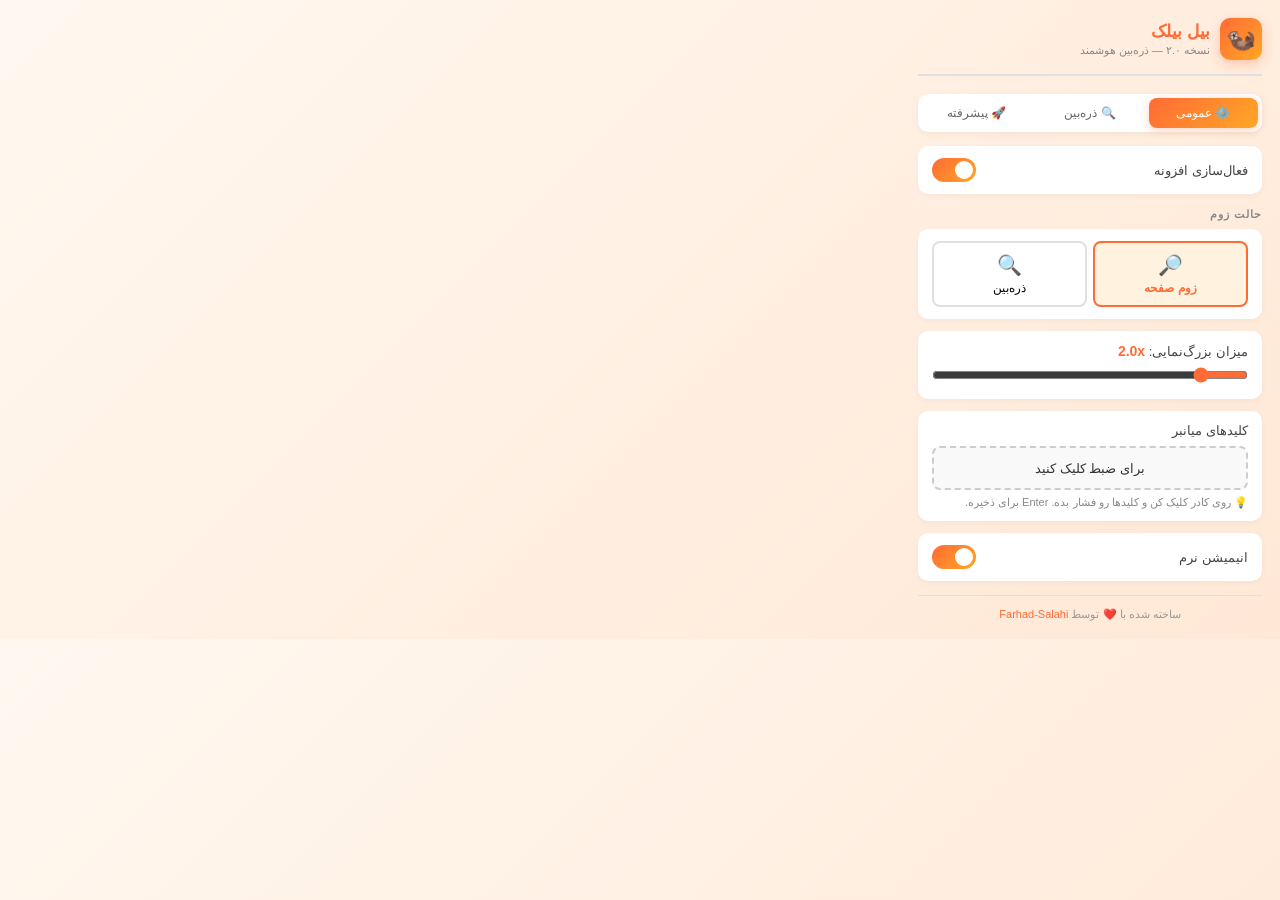
==== popup.html @ 215ac13e "نسخه 2" ====
<!DOCTYPE html>
<html dir="rtl" lang="fa">
<head>
  <meta charset="UTF-8">
  <style>
    * { box-sizing: border-box; margin: 0; padding: 0; }
    body {
      width: 380px;
      padding: 18px;
      font-family: Tahoma, -apple-system, sans-serif;
      background: linear-gradient(135deg, #fff8f0 0%, #ffe8d6 100%);
      color: #333;
    }
    .header {
      display: flex;
      align-items: center;
      gap: 10px;
      margin-bottom: 18px;
      padding-bottom: 14px;
      border-bottom: 2px solid #e0e0e0;
    }
    .logo {
      width: 42px;
      height: 42px;
      background: linear-gradient(135deg, #ff6b35 0%, #ffa726 100%);
      border-radius: 10px;
      display: flex;
      align-items: center;
      justify-content: center;
      font-size: 24px;
      box-shadow: 0 4px 12px rgba(255, 107, 53, 0.3);
    }
    .title-block h1 {
      font-size: 17px;
      color: #ff6b35;
      margin-bottom: 2px;
    }
    .title-block .version {
      font-size: 11px;
      color: #888;
    }
    .tabs {
      display: flex;
      gap: 4px;
      margin-bottom: 14px;
      background: white;
      padding: 4px;
      border-radius: 10px;
      box-shadow: 0 2px 6px rgba(0,0,0,0.05);
    }
    .tab {
      flex: 1;
      padding: 8px;
      text-align: center;
      cursor: pointer;
      border-radius: 8px;
      font-size: 12px;
      font-weight: 500;
      color: #666;
      transition: all 0.2s;
    }
    .tab.active {
      background: linear-gradient(135deg, #ff6b35 0%, #ffa726 100%);
      color: white;
      box-shadow: 0 2px 8px rgba(255, 107, 53, 0.3);
    }
    .tab-content { display: none; }
    .tab-content.active { display: block; }
    .setting {
      margin-bottom: 12px;
      background: white;
      padding: 12px 14px;
      border-radius: 10px;
      box-shadow: 0 2px 6px rgba(0,0,0,0.04);
    }
    label {
      display: block;
      margin-bottom: 8px;
      font-weight: 500;
      font-size: 13px;
      color: #444;
    }
    .mode-selector {
      display: flex;
      gap: 6px;
    }
    .mode-btn {
      flex: 1;
      padding: 10px;
      border: 2px solid #e0e0e0;
      background: white;
      border-radius: 8px;
      cursor: pointer;
      text-align: center;
      font-size: 12px;
      font-family: inherit;
      transition: all 0.2s;
    }
    .mode-btn.active {
      border-color: #ff6b35;
      background: #fff3e0;
      color: #ff6b35;
      font-weight: 600;
    }
    .mode-btn .icon { font-size: 20px; display: block; margin-bottom: 4px; }
    input[type="range"] {
      width: 100%;
      accent-color: #ff6b35;
    }
    input[type="number"], select {
      width: 100%;
      padding: 7px 10px;
      border: 1px solid #ddd;
      border-radius: 6px;
      font-size: 13px;
      font-family: inherit;
    }
    input[type="color"] {
      width: 50px;
      height: 32px;
      border: 1px solid #ddd;
      border-radius: 6px;
      cursor: pointer;
    }
    .shortcut-box {
      padding: 12px;
      border: 2px dashed #ccc;
      border-radius: 8px;
      text-align: center;
      cursor: pointer;
      background: #f9f9f9;
      font-size: 13px;
      min-height: 44px;
      display: flex;
      align-items: center;
      justify-content: center;
      gap: 6px;
      flex-wrap: wrap;
      transition: all 0.2s;
    }
    .shortcut-box:hover { border-color: #ff6b35; }
    .shortcut-box.recording {
      border-color: #ff6b35;
      background: #fff3e0;
      animation: pulse 1.5s infinite;
    }
    @keyframes pulse {
      0%, 100% { box-shadow: 0 0 0 0 rgba(255, 107, 53, 0.3); }
      50% { box-shadow: 0 0 0 6px rgba(255, 107, 53, 0); }
    }
    .key-badge {
      background: linear-gradient(135deg, #ff6b35 0%, #ffa726 100%);
      color: white;
      border-radius: 5px;
      padding: 4px 10px;
      font-family: monospace;
      font-size: 12px;
      font-weight: 600;
    }
    .checkbox-row {
      display: flex;
      align-items: center;
      justify-content: space-between;
    }
    .checkbox-row label { margin: 0; }
    .switch {
      position: relative;
      width: 44px;
      height: 24px;
      flex-shrink: 0;
    }
    .switch input { opacity: 0; width: 0; height: 0; }
    .slider {
      position: absolute;
      cursor: pointer;
      inset: 0;
      background: #ccc;
      border-radius: 24px;
      transition: 0.2s;
    }
    .slider:before {
      content: "";
      position: absolute;
      height: 18px;
      width: 18px;
      left: 3px;
      bottom: 3px;
      background: white;
      border-radius: 50%;
      transition: 0.2s;
    }
    input:checked + .slider { background: linear-gradient(135deg, #ff6b35 0%, #ffa726 100%); }
    input:checked + .slider:before { transform: translateX(20px); }
    .hint {
      font-size: 11px;
      color: #888;
      margin-top: 6px;
    }
    .zoom-value {
      color: #ff6b35;
      font-weight: 700;
      font-size: 14px;
    }
    .btn {
      width: 100%;
      padding: 10px;
      background: linear-gradient(135deg, #ff6b35 0%, #ffa726 100%);
      color: white;
      border: none;
      border-radius: 8px;
      cursor: pointer;
      font-size: 13px;
      font-family: inherit;
      font-weight: 500;
      transition: all 0.2s;
      margin-top: 8px;
    }
    .btn:hover { transform: translateY(-1px); box-shadow: 0 4px 12px rgba(255, 107, 53, 0.4); }
    .btn.secondary {
      background: white;
      color: #ff6b35;
      border: 1px solid #ff6b35;
    }
    .footer {
      text-align: center;
      font-size: 11px;
      color: #999;
      margin-top: 14px;
      padding-top: 12px;
      border-top: 1px solid #e0e0e0;
    }
    .footer a { color: #ff6b35; text-decoration: none; }
    .section-title {
      font-size: 11px;
      color: #888;
      text-transform: uppercase;
      letter-spacing: 1px;
      margin: 14px 0 8px 0;
      font-weight: 600;
    }
    .grid-2 {
      display: grid;
      grid-template-columns: 1fr 1fr;
      gap: 8px;
    }
  </style>
</head>
<body>
  <div class="header">
    <div class="logo">🦦</div>
    <div class="title-block">
      <h1>بیل بیلک</h1>
      <div class="version">نسخه ۲.۰ — ذره‌بین هوشمند</div>
    </div>
  </div>

  <div class="tabs">
    <div class="tab active" data-tab="general">⚙️ عمومی</div>
    <div class="tab" data-tab="lens">🔍 ذره‌بین</div>
    <div class="tab" data-tab="advanced">🚀 پیشرفته</div>
  </div>

  <!-- تب عمومی -->
  <div class="tab-content active" id="tab-general">
    <div class="setting checkbox-row">
      <label>فعال‌سازی افزونه</label>
      <label class="switch">
        <input type="checkbox" id="enabled" checked>
        <span class="slider"></span>
      </label>
    </div>

    <div class="section-title">حالت زوم</div>
    <div class="setting">
      <div class="mode-selector">
        <button class="mode-btn active" data-mode="page">
          <span class="icon">🔎</span>
          زوم صفحه
        </button>
        <button class="mode-btn" data-mode="lens">
          <span class="icon">🔍</span>
          ذره‌بین
        </button>
      </div>
    </div>

    <div class="setting">
      <label>میزان بزرگ‌نمایی: <span class="zoom-value" id="zoomValue">2.0x</span></label>
      <input type="range" id="zoomLevel" min="1.1" max="8" step="0.1" value="2">
    </div>

    <div class="setting">
      <label>کلیدهای میانبر</label>
      <div class="shortcut-box" id="shortcutBox">
        <span id="shortcutDisplay">برای ضبط کلیک کنید</span>
      </div>
      <div class="hint">💡 روی کادر کلیک کن و کلیدها رو فشار بده. Enter برای ذخیره.</div>
    </div>

    <div class="setting checkbox-row">
      <label>انیمیشن نرم</label>
      <label class="switch">
        <input type="checkbox" id="smoothTransition" checked>
        <span class="slider"></span>
      </label>
    </div>
  </div>

  <!-- تب ذره‌بین -->
  <div class="tab-content" id="tab-lens">
    <div class="setting">
      <label>شعاع ذره‌بین: <span class="zoom-value" id="lensRadiusValue">150px</span></label>
      <input type="range" id="lensRadius" min="80" max="300" step="10" value="150">
    </div>

    <div class="grid-2">
      <div class="setting">
        <label>ضخامت حاشیه</label>
        <input type="number" id="lensBorder" min="0" max="10" value="3">
      </div>
      <div class="setting">
        <label>رنگ حاشیه</label>
        <input type="color" id="lensBorderColor" value="#ff6b35">
      </div>
    </div>

    <div class="setting checkbox-row">
      <label>سایه ذره‌بین</label>
      <label class="switch">
        <input type="checkbox" id="lensShadow" checked>
        <span class="slider"></span>
      </label>
    </div>

    <div class="setting checkbox-row">
      <label>حلقه دور ماوس</label>
      <label class="switch">
        <input type="checkbox" id="showCursorRing" checked>
        <span class="slider"></span>
      </label>
    </div>

    <div class="setting checkbox-row">
      <label>حالت Focus (تار کردن اطراف)</label>
      <label class="switch">
        <input type="checkbox" id="focusMode">
        <span class="slider"></span>
      </label>
    </div>

    <div class="setting">
      <label>میزان تاری: <span class="zoom-value" id="focusBlurValue">5px</span></label>
      <input type="range" id="focusBlurAmount" min="0" max="20" step="1" value="5">
    </div>
  </div>

  <!-- تب پیشرفته -->
  <div class="tab-content" id="tab-advanced">
    <div class="setting checkbox-row">
      <label>زوم با اسکرول ماوس</label>
      <label class="switch">
        <input type="checkbox" id="scrollZoom" checked>
        <span class="slider"></span>
      </label>
    </div>

    <div class="setting">
      <label>گام تغییر زوم: <span class="zoom-value" id="scrollStepValue">0.2</span></label>
      <input type="range" id="scrollZoomStep" min="0.1" max="1" step="0.1" value="0.2">
    </div>

    <div class="setting checkbox-row">
      <label>ناوبری با کیبورد (کلیدهای جهت‌نما)</label>
      <label class="switch">
        <input type="checkbox" id="keyboardNavigation" checked>
        <span class="slider"></span>
      </label>
    </div>

    <div class="setting checkbox-row">
      <label>نمایش Mini-map</label>
      <label class="switch">
        <input type="checkbox" id="showMinimap">
        <span class="slider"></span>
      </label>
    </div>

    <div class="grid-2">
      <div class="setting">
        <label>موقعیت Mini-map</label>
        <select id="minimapPosition">
          <option value="top-left">بالا-چپ</option>
          <option value="top-right">بالا-راست</option>
          <option value="bottom-left">پایین-چپ</option>
          <option value="bottom-right" selected>پایین-راست</option>
        </select>
      </div>
      <div class="setting">
        <label>اندازه Mini-map</label>
        <input type="number" id="minimapSize" min="100" max="300" value="180">
      </div>
    </div>

    <button class="btn secondary" id="openBlacklist">🚫 مدیریت لیست سیاه سایت‌ها</button>
    <button class="btn secondary" id="resetBtn">🔄 بازنشانی به پیش‌فرض</button>
  </div>

  <div class="footer">
    ساخته شده با ❤️ توسط <a href="https://t.me/SalahiENG" id="bilbilak-link">Farhad-Salahi</a>
  </div>

  <script src="popup.js"></script>
</body>
</html>
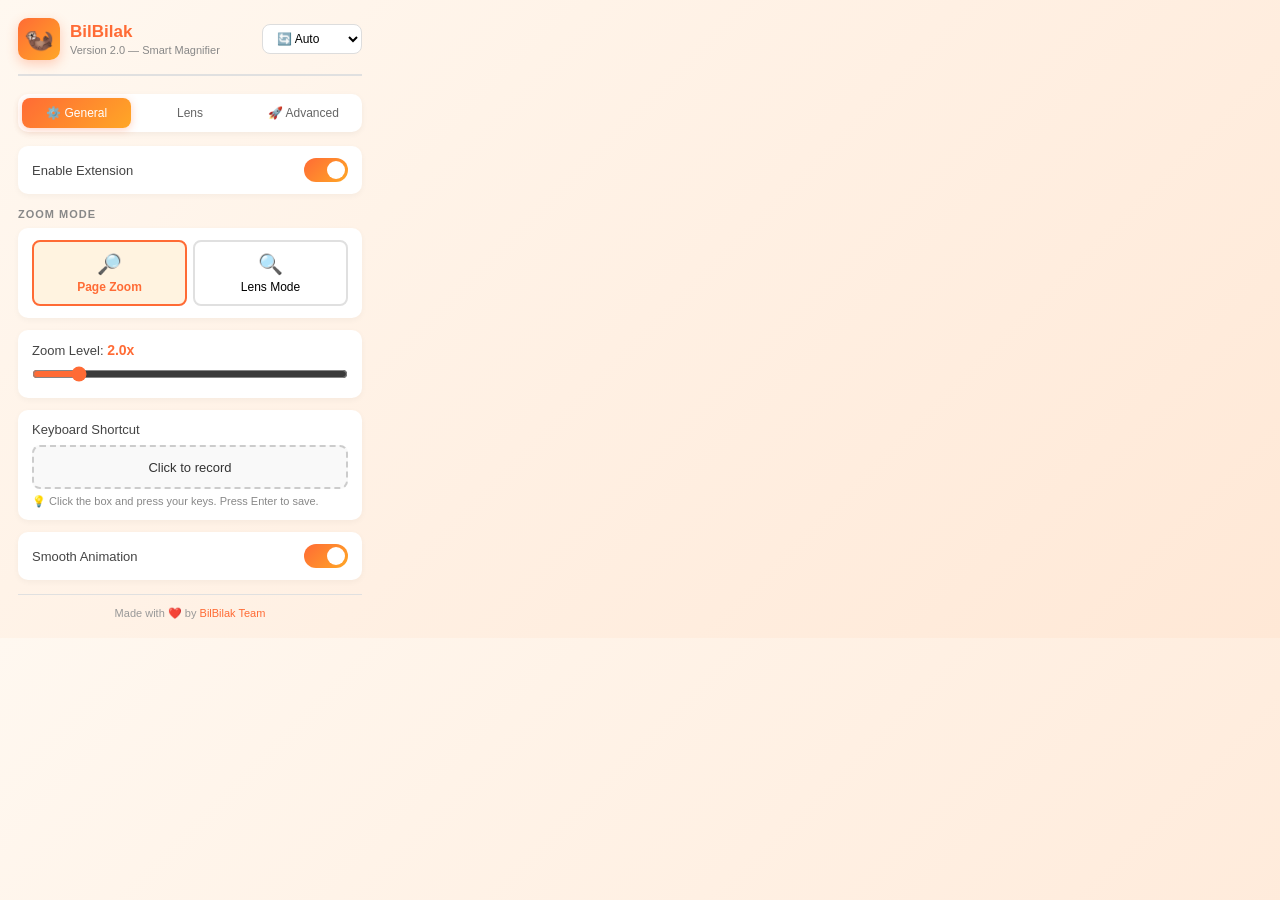
==== commit f07cf933: "ورژن دو زبانه قابلیت انتخاب زبان فارسی یا انگلیسی و یا تعیین خودکار زبان بر اساس مرورگر" ====
--- a/popup.html
+++ b/popup.html
@@ -1,5 +1,5 @@
 <!DOCTYPE html>
-<html dir="rtl" lang="fa">
+<html>
 <head>
   <meta charset="UTF-8">
   <style>
@@ -7,10 +7,15 @@
     body {
       width: 380px;
       padding: 18px;
-      font-family: Tahoma, -apple-system, sans-serif;
+      font-family: -apple-system, BlinkMacSystemFont, "Segoe UI", Roboto, sans-serif;
       background: linear-gradient(135deg, #fff8f0 0%, #ffe8d6 100%);
       color: #333;
     }
+    body[dir="rtl"] {
+      font-family: Tahoma, -apple-system, sans-serif;
+    }
+
+    /* ===== هدر ===== */
     .header {
       display: flex;
       align-items: center;
@@ -18,6 +23,7 @@
       margin-bottom: 18px;
       padding-bottom: 14px;
       border-bottom: 2px solid #e0e0e0;
+      flex-wrap: nowrap;
     }
     .logo {
       width: 42px;
@@ -29,16 +35,52 @@
       justify-content: center;
       font-size: 24px;
       box-shadow: 0 4px 12px rgba(255, 107, 53, 0.3);
+      flex-shrink: 0;
+    }
+    .title-block {
+      flex: 1;
+      min-width: 0;
+      overflow: hidden;
     }
     .title-block h1 {
       font-size: 17px;
       color: #ff6b35;
       margin-bottom: 2px;
+      white-space: nowrap;
+      overflow: hidden;
+      text-overflow: ellipsis;
     }
     .title-block .version {
       font-size: 11px;
       color: #888;
-    }
+      white-space: nowrap;
+      overflow: hidden;
+      text-overflow: ellipsis;
+    }
+    .lang-select {
+      padding: 6px 10px;
+      border: 1px solid #ddd;
+      border-radius: 8px;
+      background: white;
+      font-size: 12px;
+      font-family: inherit;
+      cursor: pointer;
+      outline: none;
+      transition: all 0.2s;
+      flex-shrink: 0;
+      width: auto;
+      min-width: 100px;
+      max-width: 140px;
+    }
+    .lang-select:hover {
+      border-color: #ff6b35;
+    }
+    .lang-select:focus {
+      border-color: #ff6b35;
+      box-shadow: 0 0 0 2px rgba(255, 107, 53, 0.2);
+    }
+
+    /* ===== تب‌ها ===== */
     .tabs {
       display: flex;
       gap: 4px;
@@ -66,6 +108,8 @@
     }
     .tab-content { display: none; }
     .tab-content.active { display: block; }
+
+    /* ===== تنظیمات ===== */
     .setting {
       margin-bottom: 12px;
       background: white;
@@ -80,10 +124,7 @@
       font-size: 13px;
       color: #444;
     }
-    .mode-selector {
-      display: flex;
-      gap: 6px;
-    }
+    .mode-selector { display: flex; gap: 6px; }
     .mode-btn {
       flex: 1;
       padding: 10px;
@@ -103,10 +144,7 @@
       font-weight: 600;
     }
     .mode-btn .icon { font-size: 20px; display: block; margin-bottom: 4px; }
-    input[type="range"] {
-      width: 100%;
-      accent-color: #ff6b35;
-    }
+    input[type="range"] { width: 100%; accent-color: #ff6b35; }
     input[type="number"], select {
       width: 100%;
       padding: 7px 10px;
@@ -191,16 +229,8 @@
     }
     input:checked + .slider { background: linear-gradient(135deg, #ff6b35 0%, #ffa726 100%); }
     input:checked + .slider:before { transform: translateX(20px); }
-    .hint {
-      font-size: 11px;
-      color: #888;
-      margin-top: 6px;
-    }
-    .zoom-value {
-      color: #ff6b35;
-      font-weight: 700;
-      font-size: 14px;
-    }
+    .hint { font-size: 11px; color: #888; margin-top: 6px; }
+    .zoom-value { color: #ff6b35; font-weight: 700; font-size: 14px; }
     .btn {
       width: 100%;
       padding: 10px;
@@ -249,56 +279,63 @@
   <div class="header">
     <div class="logo">🦦</div>
     <div class="title-block">
-      <h1>بیل بیلک</h1>
-      <div class="version">نسخه ۲.۰ — ذره‌بین هوشمند</div>
-    </div>
+      <h1 data-i18n="extensionName">BilBilak</h1>
+      <div class="version">
+        <span data-i18n="version">Version</span> 2.0 — <span data-i18n="smartMagnifier">Smart Magnifier</span>
+      </div>
+    </div>
+    <select class="lang-select" id="languageSelector" title="Language">
+      <option value="auto" data-i18n="languageAuto">🔄 Auto</option>
+      <option value="en" data-i18n="languageEn">🇬 English</option>
+      <option value="fa" data-i18n="languageFa">🇷 فارسی</option>
+    </select>
   </div>
 
   <div class="tabs">
-    <div class="tab active" data-tab="general">⚙️ عمومی</div>
-    <div class="tab" data-tab="lens">🔍 ذره‌بین</div>
-    <div class="tab" data-tab="advanced">🚀 پیشرفته</div>
-  </div>
-
-  <!-- تب عمومی -->
+    <div class="tab active" data-tab="general" data-i18n="tabGeneral">⚙️ General</div>
+    <div class="tab" data-tab="lens" data-i18n="tabLens"> Lens</div>
+    <div class="tab" data-tab="advanced" data-i18n="tabAdvanced">🚀 Advanced</div>
+  </div>
+
+  <!-- General Tab -->
   <div class="tab-content active" id="tab-general">
     <div class="setting checkbox-row">
-      <label>فعال‌سازی افزونه</label>
+      <label data-i18n="enableExtension">Enable Extension</label>
       <label class="switch">
         <input type="checkbox" id="enabled" checked>
         <span class="slider"></span>
       </label>
     </div>
 
-    <div class="section-title">حالت زوم</div>
+    <div class="section-title" data-i18n="zoomMode">Zoom Mode</div>
     <div class="setting">
       <div class="mode-selector">
         <button class="mode-btn active" data-mode="page">
           <span class="icon">🔎</span>
-          زوم صفحه
+          <span data-i18n="pageZoom">Page Zoom</span>
         </button>
         <button class="mode-btn" data-mode="lens">
           <span class="icon">🔍</span>
-          ذره‌بین
+          <span data-i18n="lensMode">Lens Mode</span>
         </button>
       </div>
     </div>
 
     <div class="setting">
-      <label>میزان بزرگ‌نمایی: <span class="zoom-value" id="zoomValue">2.0x</span></label>
+      <label><span data-i18n="zoomLevel">Zoom Level</span>: <span class="zoom-value" id="zoomValue">2.0x</span></label>
       <input type="range" id="zoomLevel" min="1.1" max="8" step="0.1" value="2">
     </div>
 
     <div class="setting">
-      <label>کلیدهای میانبر</label>
+      <label data-i18n="keyboardShortcut">Keyboard Shortcut</label>
       <div class="shortcut-box" id="shortcutBox">
-        <span id="shortcutDisplay">برای ضبط کلیک کنید</span>
-      </div>
-      <div class="hint">💡 روی کادر کلیک کن و کلیدها رو فشار بده. Enter برای ذخیره.</div>
-    </div>
-
-    <div class="setting checkbox-row">
-      <label>انیمیشن نرم</label>
+        <span id="shortcutDisplay" data-i18n="clickToRecord">Click to record</span>
+      </div>
+      <div class="hint" data-i18n="pressKeysHint">💡 Click the box and press your keys. Press Enter to save.</div>
+    </div>
+
+    <div class="setting checkbox-row">
+      <label data-i18n="smoothAnimation">Smooth Animation</label>
       <label class="switch">
         <input type="checkbox" id="smoothTransition" checked>
         <span class="slider"></span>
@@ -306,26 +343,26 @@
     </div>
   </div>
 
-  <!-- تب ذره‌بین -->
+  <!-- Lens Tab -->
   <div class="tab-content" id="tab-lens">
     <div class="setting">
-      <label>شعاع ذره‌بین: <span class="zoom-value" id="lensRadiusValue">150px</span></label>
+      <label><span data-i18n="lensRadius">Lens Radius</span>: <span class="zoom-value" id="lensRadiusValue">150px</span></label>
       <input type="range" id="lensRadius" min="80" max="300" step="10" value="150">
     </div>
 
     <div class="grid-2">
       <div class="setting">
-        <label>ضخامت حاشیه</label>
+        <label data-i18n="borderThickness">Border Thickness</label>
         <input type="number" id="lensBorder" min="0" max="10" value="3">
       </div>
       <div class="setting">
-        <label>رنگ حاشیه</label>
+        <label data-i18n="borderColor">Border Color</label>
         <input type="color" id="lensBorderColor" value="#ff6b35">
       </div>
     </div>
 
     <div class="setting checkbox-row">
-      <label>سایه ذره‌بین</label>
+      <label data-i18n="lensShadow">Lens Shadow</label>
       <label class="switch">
         <input type="checkbox" id="lensShadow" checked>
         <span class="slider"></span>
@@ -333,7 +370,7 @@
     </div>
 
     <div class="setting checkbox-row">
-      <label>حلقه دور ماوس</label>
+      <label data-i18n="cursorRing">Cursor Ring</label>
       <label class="switch">
         <input type="checkbox" id="showCursorRing" checked>
         <span class="slider"></span>
@@ -341,7 +378,7 @@
     </div>
 
     <div class="setting checkbox-row">
-      <label>حالت Focus (تار کردن اطراف)</label>
+      <label data-i18n="focusMode">Focus Mode (blur surroundings)</label>
       <label class="switch">
         <input type="checkbox" id="focusMode">
         <span class="slider"></span>
@@ -349,15 +386,15 @@
     </div>
 
     <div class="setting">
-      <label>میزان تاری: <span class="zoom-value" id="focusBlurValue">5px</span></label>
+      <label><span data-i18n="blurAmount">Blur Amount</span>: <span class="zoom-value" id="focusBlurValue">5px</span></label>
       <input type="range" id="focusBlurAmount" min="0" max="20" step="1" value="5">
     </div>
   </div>
 
-  <!-- تب پیشرفته -->
+  <!-- Advanced Tab -->
   <div class="tab-content" id="tab-advanced">
     <div class="setting checkbox-row">
-      <label>زوم با اسکرول ماوس</label>
+      <label data-i18n="scrollZoom">Zoom with Mouse Scroll</label>
       <label class="switch">
         <input type="checkbox" id="scrollZoom" checked>
         <span class="slider"></span>
@@ -365,12 +402,12 @@
     </div>
 
     <div class="setting">
-      <label>گام تغییر زوم: <span class="zoom-value" id="scrollStepValue">0.2</span></label>
+      <label><span data-i18n="zoomStep">Zoom Step</span>: <span class="zoom-value" id="scrollStepValue">0.2</span></label>
       <input type="range" id="scrollZoomStep" min="0.1" max="1" step="0.1" value="0.2">
     </div>
 
     <div class="setting checkbox-row">
-      <label>ناوبری با کیبورد (کلیدهای جهت‌نما)</label>
+      <label data-i18n="keyboardNavigation">Keyboard Navigation (Arrow Keys)</label>
       <label class="switch">
         <input type="checkbox" id="keyboardNavigation" checked>
         <span class="slider"></span>
@@ -378,7 +415,7 @@
     </div>
 
     <div class="setting checkbox-row">
-      <label>نمایش Mini-map</label>
+      <label data-i18n="showMinimap">Show Mini-map</label>
       <label class="switch">
         <input type="checkbox" id="showMinimap">
         <span class="slider"></span>
@@ -387,28 +424,29 @@
 
     <div class="grid-2">
       <div class="setting">
-        <label>موقعیت Mini-map</label>
+        <label data-i18n="minimapPosition">Mini-map Position</label>
         <select id="minimapPosition">
-          <option value="top-left">بالا-چپ</option>
-          <option value="top-right">بالا-راست</option>
-          <option value="bottom-left">پایین-چپ</option>
-          <option value="bottom-right" selected>پایین-راست</option>
+          <option value="top-left" data-i18n="positionTopLeft">Top-Left</option>
+          <option value="top-right" data-i18n="positionTopRight">Top-Right</option>
+          <option value="bottom-left" data-i18n="positionBottomLeft">Bottom-Left</option>
+          <option value="bottom-right" selected data-i18n="positionBottomRight">Bottom-Right</option>
         </select>
       </div>
       <div class="setting">
-        <label>اندازه Mini-map</label>
+        <label data-i18n="minimapSize">Mini-map Size</label>
         <input type="number" id="minimapSize" min="100" max="300" value="180">
       </div>
     </div>
 
-    <button class="btn secondary" id="openBlacklist">🚫 مدیریت لیست سیاه سایت‌ها</button>
-    <button class="btn secondary" id="resetBtn">🔄 بازنشانی به پیش‌فرض</button>
+    <button class="btn secondary" id="openBlacklist" data-i18n="manageBlacklist">🚫 Manage Site Blacklist</button>
+    <button class="btn secondary" id="resetBtn" data-i18n="resetDefaults">🔄 Reset to Defaults</button>
   </div>
 
   <div class="footer">
-    ساخته شده با ❤️ توسط <a href="https://t.me/SalahiENG" id="bilbilak-link">Farhad-Salahi</a>
-  </div>
-
+    <span data-i18n="madeWith">Made with ❤️ by</span> <a href="#" id="bilbilak-link" data-i18n="teamName">BilBilak Team</a>
+  </div>
+
+  <script src="i18n.js"></script>
   <script src="popup.js"></script>
 </body>
 </html>
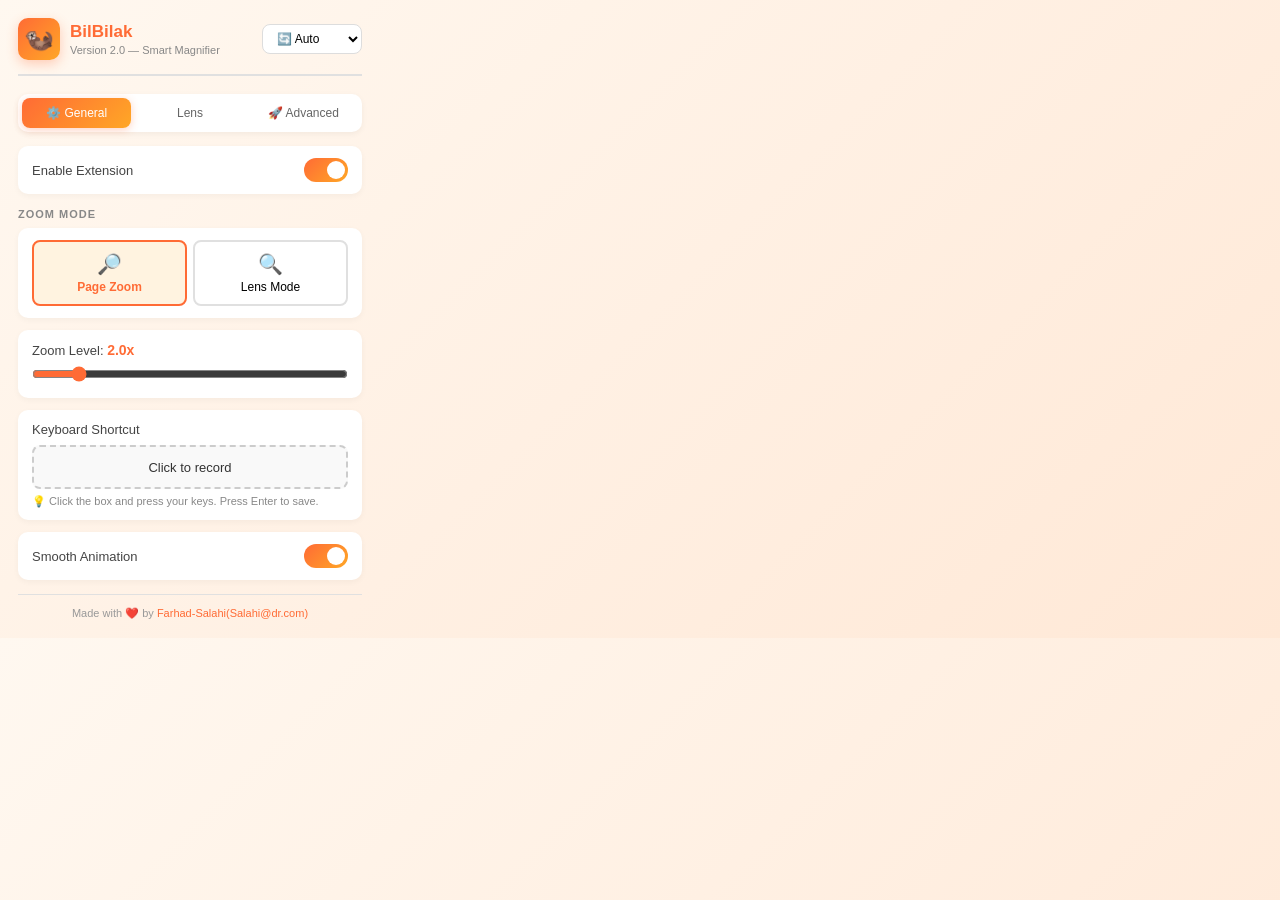
==== commit 1baebb2e: "ورژن2 زبانه" ====
--- a/popup.html
+++ b/popup.html
@@ -443,7 +443,7 @@
   </div>
 
   <div class="footer">
-    <span data-i18n="madeWith">Made with ❤️ by</span> <a href="#" id="bilbilak-link" data-i18n="teamName">BilBilak Team</a>
+    <span data-i18n="madeWith">Made with ❤️ by</span> <a href="#" id="bilbilak-link" data-i18n="teamName">Farhad-Salahi(Salahi@dr.com)</a>
   </div>
 
   <script src="i18n.js"></script>
